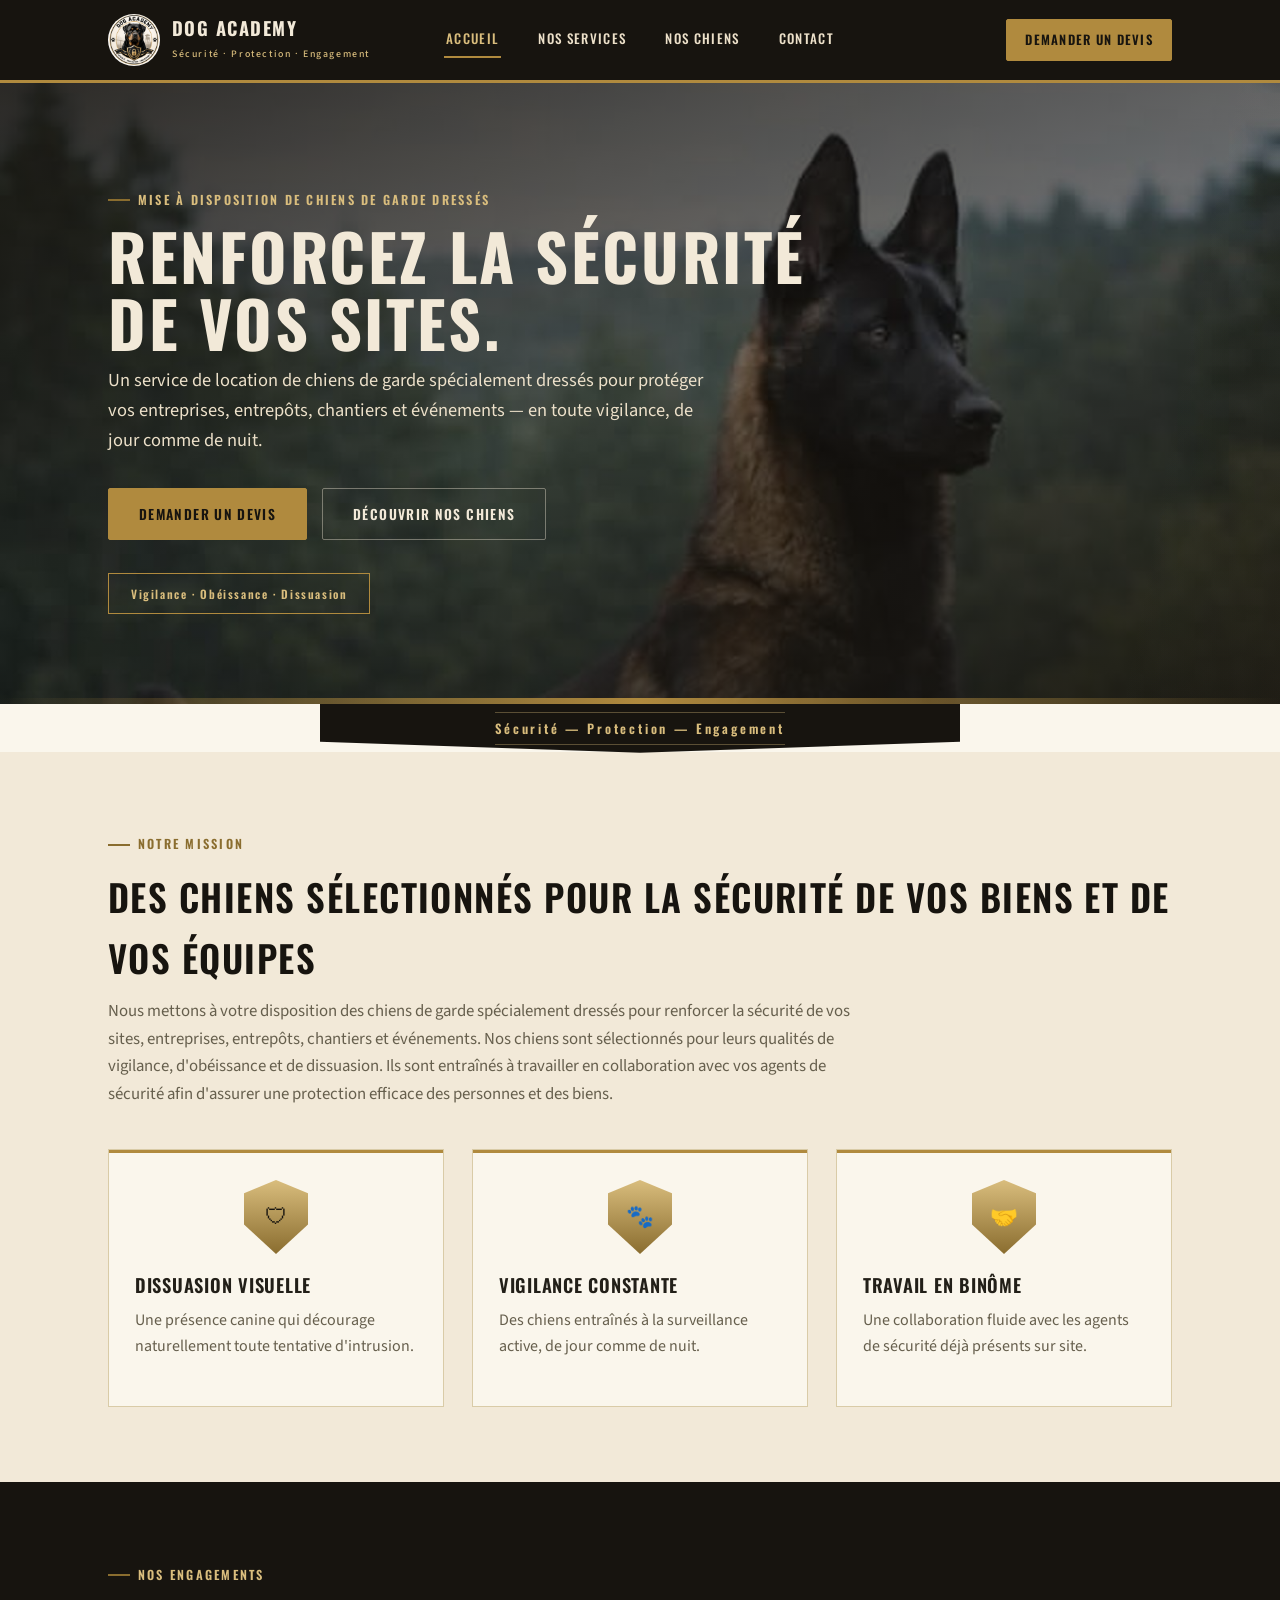
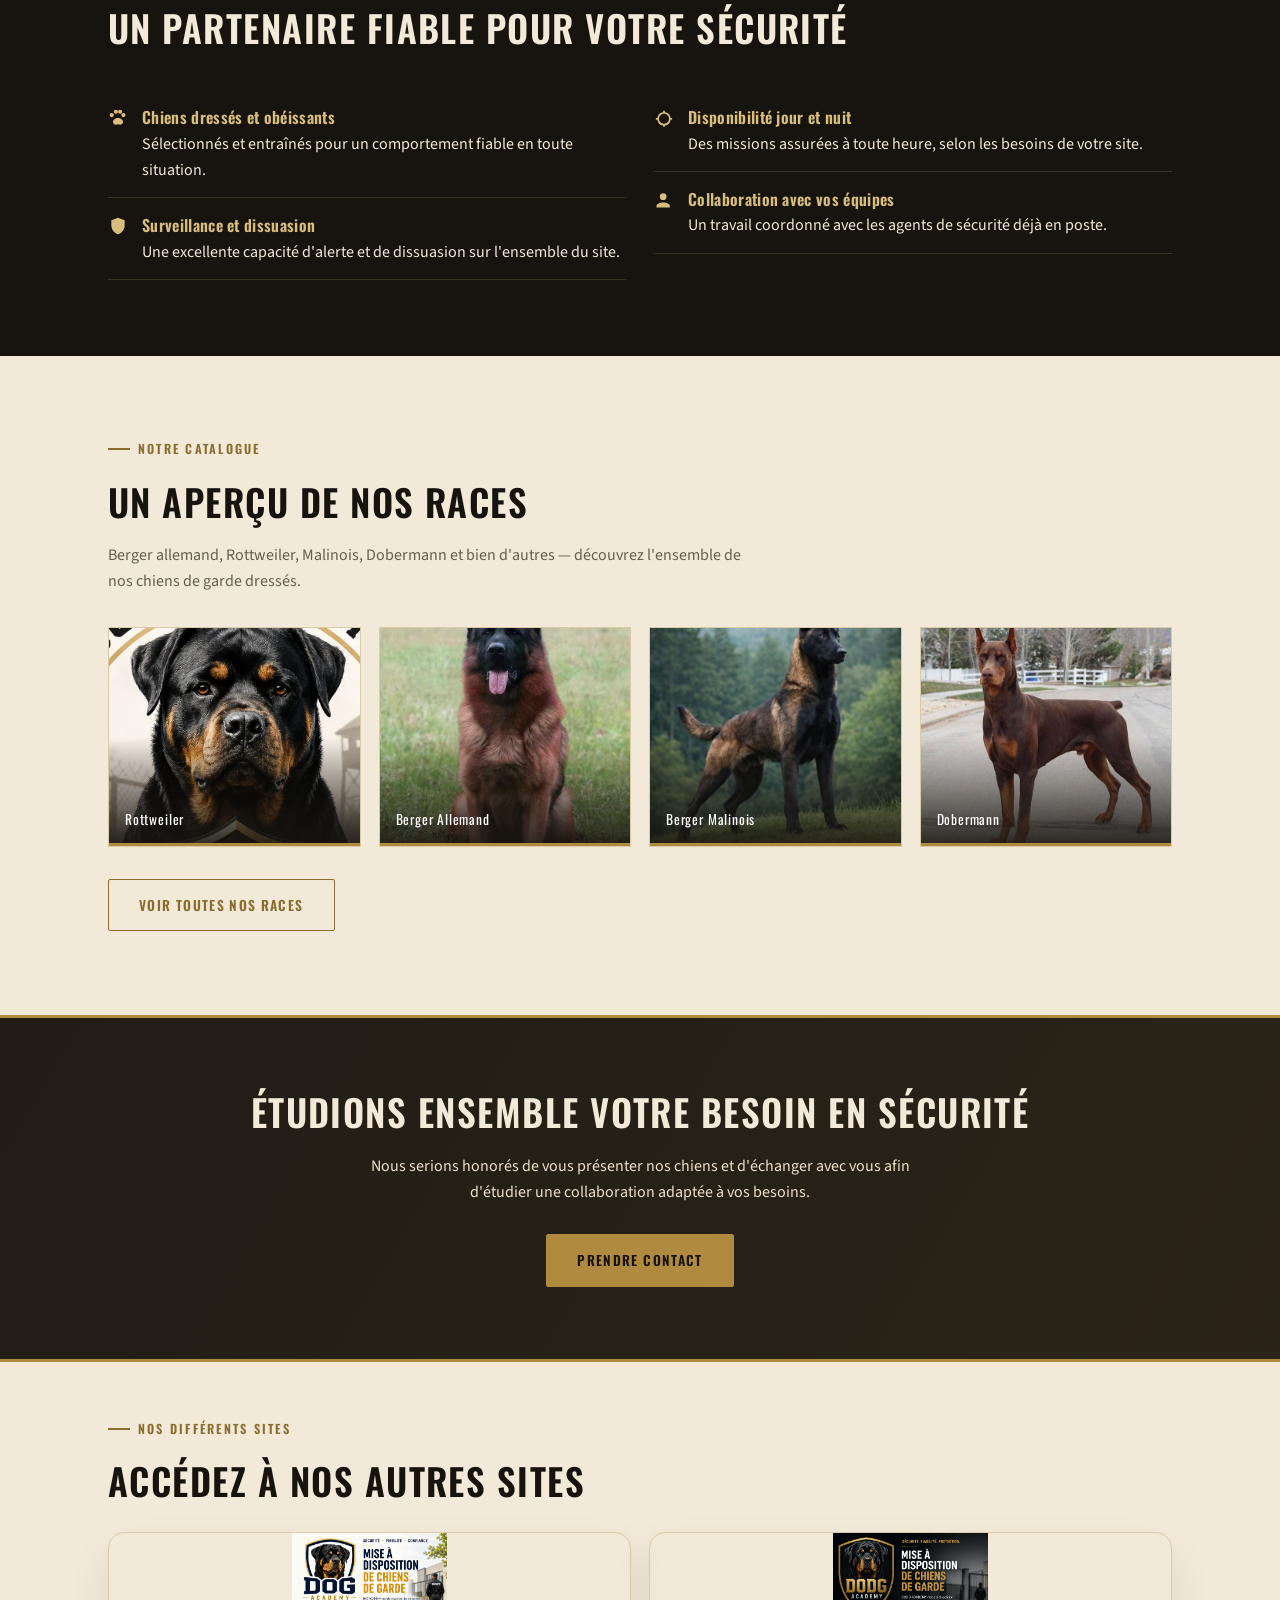
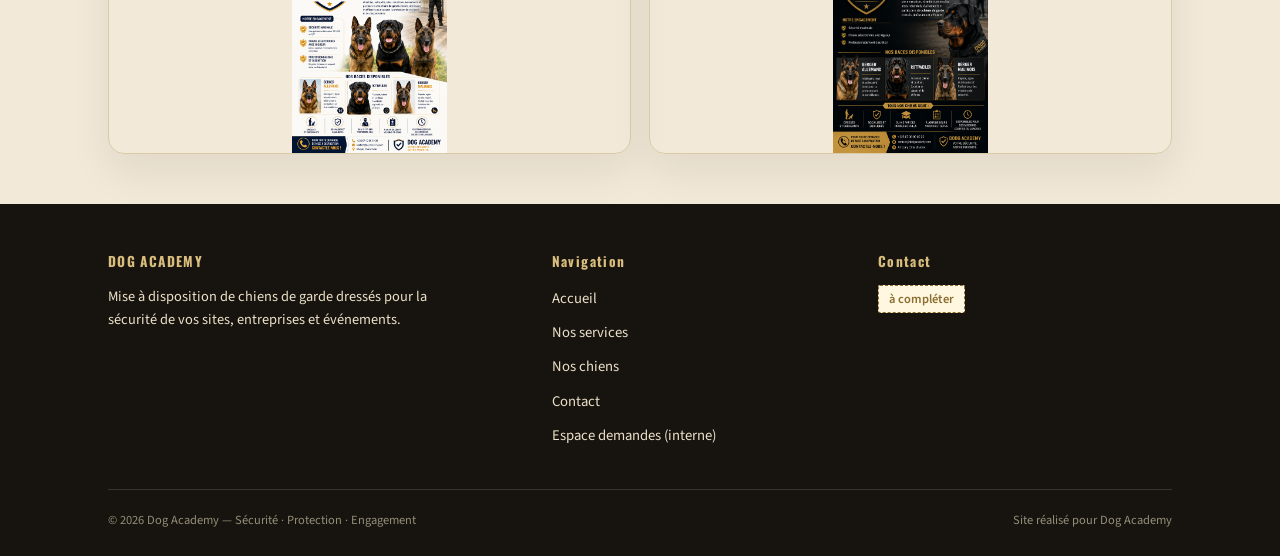
==== index.html @ 34afcb34 "Premier commit du site Dog Academy" ====
<!DOCTYPE html>
<html lang="fr">
<head>
<meta charset="UTF-8">
<meta name="viewport" content="width=device-width, initial-scale=1.0">
<title>Dog Academy — Chiens de garde dressés pour la sécurité de vos sites</title>
<link rel="icon" href="assets/logo.png">
<link rel="stylesheet" href="assets/style.css">
</head>
<body>

<header class="site">
  <div class="nav-row">
    <a href="index.html" class="brand">
      <img src="assets/logo.png" alt="Dog Academy">
      <span>
        <span class="brand-name">DOG ACADEMY</span>
        <span class="brand-tag">Sécurité · Protection · Engagement</span>
      </span>
    </a>
    <nav class="nav">
      <a href="index.html" class="active">Accueil</a>
      <a href="services.html">Nos services</a>
      <a href="chiens.html">Nos chiens</a>
      <a href="contact.html">Contact</a>
    </nav>
    <div class="header-cta-wrap">
      <a href="contact.html" class="header-cta">Demander un devis</a>
    </div>
  </div>
</header>

<section class="hero hero-photo">
  <div class="container">
    <div class="hero-inner">
      <div class="eyebrow" style="color:var(--gold-light)">Mise à disposition de chiens de garde dressés</div>
      <h1>Renforcez la sécurité<br>de vos sites.</h1>
      <p class="lead">Un service de location de chiens de garde spécialement dressés pour protéger vos entreprises, entrepôts, chantiers et événements — en toute vigilance, de jour comme de nuit.</p>
      <div style="margin-top:2rem;">
        <a href="contact.html" class="btn">Demander un devis</a>
        <a href="chiens.html" class="btn btn-ghost">Découvrir nos chiens</a>
      </div>
      <div class="hero-badge">Vigilance · Obéissance · Dissuasion</div>
    </div>
  </div>
</section>

<div class="ribbon"><span>Sécurité — Protection — Engagement</span></div>

<section class="section-cream">
  <div class="container">
    <div class="eyebrow">Notre mission</div>
    <h2>Des chiens sélectionnés pour la sécurité de vos biens et de vos équipes</h2>
    <p style="max-width:760px; font-size:1.05rem;">
      Nous mettons à votre disposition des chiens de garde spécialement dressés pour renforcer la sécurité
      de vos sites, entreprises, entrepôts, chantiers et événements. Nos chiens sont sélectionnés pour
      leurs qualités de vigilance, d'obéissance et de dissuasion. Ils sont entraînés à travailler en
      collaboration avec vos agents de sécurité afin d'assurer une protection efficace des personnes et des biens.
    </p>

    <div class="grid grid-3" style="margin-top:2.5rem;">
      <div class="card">
        <div class="shield-badge">🛡</div>
        <h3>Dissuasion visuelle</h3>
        <p>Une présence canine qui décourage naturellement toute tentative d'intrusion.</p>
      </div>
      <div class="card">
        <div class="shield-badge">🐾</div>
        <h3>Vigilance constante</h3>
        <p>Des chiens entraînés à la surveillance active, de jour comme de nuit.</p>
      </div>
      <div class="card">
        <div class="shield-badge">🤝</div>
        <h3>Travail en binôme</h3>
        <p>Une collaboration fluide avec les agents de sécurité déjà présents sur site.</p>
      </div>
    </div>
  </div>
</section>

<section class="section-dark">
  <div class="container">
    <div class="eyebrow" style="color:var(--gold-light)">Nos engagements</div>
    <h2>Un partenaire fiable pour votre sécurité</h2>
    <div class="grid grid-2" style="margin-top:2rem;">
      <ul class="paw-list">
        <li>
          <svg viewBox="0 0 24 24" fill="currentColor"><path d="M4.5 11a2.5 2.5 0 1 1 0-5 2.5 2.5 0 0 1 0 5Zm5-4a2.5 2.5 0 1 1 0-5 2.5 2.5 0 0 1 0 5Zm5 0a2.5 2.5 0 1 1 0-5 2.5 2.5 0 0 1 0 5Zm4 4a2.5 2.5 0 1 1 0-5 2.5 2.5 0 0 1 0 5ZM12 12c3.3 0 6 2.1 6 4.7 0 1.8-1.6 3.3-3.6 3.3-.9 0-1.5-.4-2.4-.4s-1.5.4-2.4.4c-2 0-3.6-1.5-3.6-3.3 0-2.6 2.7-4.7 6-4.7Z"/></svg>
          <div><strong>Chiens dressés et obéissants</strong>Sélectionnés et entraînés pour un comportement fiable en toute situation.</div>
        </li>
        <li>
          <svg viewBox="0 0 24 24" fill="currentColor"><path d="M12 2 4 5v6c0 5 3.4 9.4 8 11 4.6-1.6 8-6 8-11V5l-8-3Z"/></svg>
          <div><strong>Surveillance et dissuasion</strong>Une excellente capacité d'alerte et de dissuasion sur l'ensemble du site.</div>
        </li>
      </ul>
      <ul class="paw-list">
        <li>
          <svg viewBox="0 0 24 24" fill="currentColor"><path d="M12 3a1 1 0 0 1 1 1v1.06a8 8 0 0 1 6.94 6.94H21a1 1 0 1 1 0 2h-1.06A8 8 0 0 1 13 20.94V22a1 1 0 1 1-2 0v-1.06A8 8 0 0 1 4.06 14H3a1 1 0 1 1 0-2h1.06A8 8 0 0 1 11 5.06V4a1 1 0 0 1 1-1Zm0 4a6 6 0 1 0 0 12 6 6 0 0 0 0-12Z"/></svg>
          <div><strong>Disponibilité jour et nuit</strong>Des missions assurées à toute heure, selon les besoins de votre site.</div>
        </li>
        <li>
          <svg viewBox="0 0 24 24" fill="currentColor"><path d="M3 21v-2c0-2.2 3.6-4 8-4s8 1.8 8 4v2H3Zm8-9a4 4 0 1 1 0-8 4 4 0 0 1 0 8Z"/></svg>
          <div><strong>Collaboration avec vos équipes</strong>Un travail coordonné avec les agents de sécurité déjà en poste.</div>
        </li>
      </ul>
    </div>
  </div>
</section>

<section class="section-cream">
  <div class="container">
    <div class="eyebrow">Notre catalogue</div>
    <h2>Un aperçu de nos races</h2>
    <p style="max-width:640px;">Berger allemand, Rottweiler, Malinois, Dobermann et bien d'autres — découvrez l'ensemble de nos chiens de garde dressés.</p>
    <div class="mini-gallery" style="margin-top:2rem;">
      <a class="mini-card" href="chiens.html"><img src="images/rottweiler.jpg" alt="Rottweiler"><span>Rottweiler</span></a>
      <a class="mini-card" href="chiens.html"><img src="images/berger_allemand.jpg" alt="Berger Allemand"><span>Berger Allemand</span></a>
      <a class="mini-card" href="chiens.html"><img src="images/malinois.jpg" alt="Berger Malinois"><span>Berger Malinois</span></a>
      <a class="mini-card" href="chiens.html"><img src="images/dobermann.jpg" alt="Dobermann"><span>Dobermann</span></a>
    </div>
    <div style="margin-top:2rem;">
      <a href="chiens.html" class="btn" style="background:transparent; color:var(--gold-deep); border:1px solid var(--gold-deep);">Voir toutes nos races</a>
    </div>
  </div>
</section>

<section class="cta-band">
  <div class="container">
    <h2>Étudions ensemble votre besoin en sécurité</h2>
    <p>Nous serions honorés de vous présenter nos chiens et d'échanger avec vous afin d'étudier une collaboration adaptée à vos besoins.</p>
    <a href="contact.html" class="btn">Prendre contact</a>
  </div>
</section>
<section class="external-sites">
  <div class="container">
    <div class="eyebrow">Nos différents sites</div>
    <h2>Accédez à nos autres sites</h2>
    <div class="site-links">
      <a class="site-link" href="images/1.png" target="_blank" rel="noopener noreferrer">
        <img src="images/1.png" alt="Aperçu site 1">
      </a>
      <a class="site-link" href="images/2.png" target="_blank" rel="noopener noreferrer">
        <img src="images/2.png" alt="Aperçu site 2">
      </a>
    </div>
  </div>
</section>
<footer class="site">
  <div class="container">
    <div class="footer-grid">
      <div>
        <h4>DOG ACADEMY</h4>
        <p style="color:var(--cream-2); font-size:.9rem; max-width:320px;">Mise à disposition de chiens de garde dressés pour la sécurité de vos sites, entreprises et événements.</p>
      </div>
      <div>
        <h4>Navigation</h4>
        <ul class="footer-links">
          <li><a href="index.html">Accueil</a></li>
          <li><a href="services.html">Nos services</a></li>
          <li><a href="chiens.html">Nos chiens</a></li>
          <li><a href="contact.html">Contact</a></li>
          <li><a href="admin.html">Espace demandes (interne)</a></li>
        </ul>
      </div>
      <div>
        <h4>Contact</h4>
        <ul class="footer-links">
          <li><span class="fill-note">à compléter</span></li>
        </ul>
      </div>
    </div>
    <div class="footer-bottom">
      <span>© 2026 Dog Academy — Sécurité · Protection · Engagement</span>
      <span>Site réalisé pour Dog Academy</span>
    </div>
  </div>
</footer>

<script>
(function(){
  // Header shadow once scrolled
  var header = document.querySelector('header.site');
  function onScroll(){
    if(!header) return;
    if(window.scrollY > 12){ header.classList.add('is-scrolled'); }
    else { header.classList.remove('is-scrolled'); }
  }
  window.addEventListener('scroll', onScroll, {passive:true});
  onScroll();

  // Reveal-on-scroll for content blocks
  var revealSelectors = '.card, .card-dark, .breed, .stat, .info-line';
  var els = document.querySelectorAll(revealSelectors);
  els.forEach(function(el, i){
    el.classList.add('reveal');
    el.classList.add('reveal-delay-' + ((i % 5) + 1));
  });

  if('IntersectionObserver' in window){
    var io = new IntersectionObserver(function(entries){
      entries.forEach(function(entry){
        if(entry.isIntersecting){
          entry.target.classList.add('is-visible');
          io.unobserve(entry.target);
        }
      });
    }, {threshold:.15, rootMargin:'0px 0px -40px 0px'});
    els.forEach(function(el){ io.observe(el); });
  } else {
    els.forEach(function(el){ el.classList.add('is-visible'); });
  }

  // Animated count-up for stat numbers (e.g. "24h", "3", "100%")
  var nums = document.querySelectorAll('.stat .num');
  nums.forEach(function(el){
    var raw = el.textContent.trim();
    var match = raw.match(/^(\d+)(.*)$/);
    if(!match) return;
    var target = parseInt(match[1], 10);
    var suffix = match[2] || '';
    el.textContent = '0' + suffix;
    var done = false;
    var counterIO = new IntersectionObserver(function(entries){
      entries.forEach(function(entry){
        if(entry.isIntersecting && !done){
          done = true;
          var start = null;
          var duration = 1100;
          function step(ts){
            if(!start) start = ts;
            var progress = Math.min((ts - start) / duration, 1);
            var eased = 1 - Math.pow(1 - progress, 3);
            var value = Math.round(target * eased);
            el.textContent = value + suffix;
            if(progress < 1){ requestAnimationFrame(step); }
          }
          requestAnimationFrame(step);
          counterIO.unobserve(el);
        }
      });
    }, {threshold:.4});
    counterIO.observe(el);
  });
})();
</script>

</body>
</html>
---- assets/style.css ----
@import url('https://fonts.googleapis.com/css2?family=Oswald:wght@400;500;600;700&family=Source+Sans+3:wght@400;500;600&display=swap');

:root{
  --ink:#17140f;
  --panel:#211d15;
  --panel-2:#2a2418;
  --cream:#f2e9d8;
  --cream-2:#ece0c9;
  --paper:#faf6ec;
  --gold:#b08a3e;
  --gold-light:#d9bd7d;
  --gold-deep:#8a6d2f;
  --text:#221f18;
  --text-muted:#665f4d;
  --line:#d9cba7;
  --radius:2px;
}

*{box-sizing:border-box;}
html{scroll-behavior:smooth;}
body{
  margin:0;
  background:var(--paper);
  color:var(--text);
  font-family:'Source Sans 3', sans-serif;
  font-size:16px;
  line-height:1.65;
}

h1,h2,h3,.eyebrow,.nav a,.btn,.tag{
  font-family:'Oswald', sans-serif;
  text-transform:uppercase;
  letter-spacing:.04em;
}

h1{font-size:clamp(2.4rem,5vw,4.2rem); font-weight:700; line-height:1.05; margin:0 0 .5rem;}
h2{font-size:clamp(1.6rem,3vw,2.3rem); font-weight:600; margin:0 0 .6rem; color:var(--ink);}
h3{font-size:1.15rem; font-weight:600; margin:0 0 .4rem;}
p{margin:0 0 1rem; color:var(--text-muted);}
a{color:inherit;}

.eyebrow{
  display:inline-flex; align-items:center; gap:.5rem;
  font-size:.78rem; font-weight:600; letter-spacing:.18em;
  color:var(--gold-deep);
  margin-bottom:.75rem;
}
.eyebrow::before{
  content:"";
  width:22px; height:2px; background:var(--gold-deep);
  display:inline-block;
}

.container{max-width:1120px; margin:0 auto; padding:0 28px;}

/* ---------- HEADER ---------- */
header.site{
  background:var(--ink);
  border-bottom:3px solid var(--gold);
  position:sticky; top:0; z-index:50;
}
.nav-row{
  display:grid;
  grid-template-columns:1fr auto 1fr;
  align-items:center;
  padding:14px 28px;
  max-width:1120px; margin:0 auto;
  gap:16px;
}
.brand{justify-self:start;}
.header-cta-wrap{justify-self:end;}
.brand{display:flex; align-items:center; gap:12px; text-decoration:none;}
.brand img{height:52px; width:52px; border-radius:50%; display:block;}
.brand-name{
  color:var(--cream); font-family:'Oswald',sans-serif; font-weight:700;
  font-size:1.15rem; letter-spacing:.08em; line-height:1.1;
}
.brand-tag{
  display:block; color:var(--gold-light); font-size:.62rem;
  letter-spacing:.16em; font-weight:500; margin-top:2px;
}
.nav{display:flex; gap:2.2rem; align-items:center; justify-self:center;}
.nav a{
  color:var(--cream-2); text-decoration:none; font-size:.82rem;
  font-weight:500; letter-spacing:.1em; padding:6px 2px;
  border-bottom:2px solid transparent;
  transition:color .2s, border-color .2s;
}
.nav a:hover, .nav a.active{color:var(--gold-light); border-color:var(--gold);}
.header-cta{
  display:inline-block; text-decoration:none;
  background:var(--gold); color:var(--ink) !important;
  padding:9px 18px; border-radius:var(--radius);
  font-family:'Oswald',sans-serif; font-size:.8rem; font-weight:600;
  letter-spacing:.1em; text-transform:uppercase;
  border:1px solid var(--gold);
  transition:background .2s,color .2s;
}
.header-cta:hover{background:transparent; color:var(--gold-light) !important;}

@media (max-width:860px){
  .nav-row{grid-template-columns:1fr auto;}
  .header-cta-wrap{display:none;}
}

/* ---------- HERO ---------- */
.hero{
  background:
    linear-gradient(160deg, rgba(23,20,15,.94), rgba(23,20,15,.86)),
    repeating-linear-gradient(135deg, #000 0 2px, #17140f 2px 46px);
  color:var(--cream);
  padding:100px 0 90px;
  position:relative;
  overflow:hidden;
}
.hero::after{
  content:"";
  position:absolute; inset:auto 0 0 0; height:6px;
  background:linear-gradient(90deg, transparent, var(--gold), transparent);
}
.hero .container{position:relative; z-index:2;}
.hero-inner{max-width:700px;}
.hero p.lead{color:var(--cream-2); font-size:1.15rem; max-width:600px;}
.hero-badge{
  display:inline-block; margin-top:1.5rem; padding:10px 22px;
  border:1px solid var(--gold); color:var(--gold-light);
  font-family:'Oswald'; letter-spacing:.14em; font-size:.72rem; font-weight:600;
}

.btn{
  display:inline-block; text-decoration:none;
  background:var(--gold); color:var(--ink);
  padding:14px 30px; font-size:.85rem; font-weight:600;
  letter-spacing:.1em; border-radius:var(--radius);
  border:1px solid var(--gold);
  transition:background .2s, color .2s;
}
.btn:hover{background:transparent; color:var(--gold-light);}
.btn-ghost{
  background:transparent; color:var(--cream); border:1px solid rgba(242,233,216,.4);
  margin-left:.75rem;
}
.btn-ghost:hover{border-color:var(--gold); color:var(--gold-light);}

/* ---------- RIBBON DIVIDER (signature element, echoes the shield banner in the logo) ---------- */
.ribbon{
  position:relative;
  background:var(--ink);
  color:var(--gold-light);
  text-align:center;
  padding:14px 0;
  font-family:'Oswald'; font-weight:600; letter-spacing:.22em; font-size:.8rem;
  clip-path:polygon(0 0,100% 0,100% 78%,50% 100%,0 78%);
  margin:0 auto -1px;
  max-width:640px;
}
.ribbon span{border-top:1px solid rgba(217,189,125,.35); border-bottom:1px solid rgba(217,189,125,.35); padding:6px 0;}

/* ---------- SECTIONS ---------- */
section{padding:76px 0;}
.section-dark{background:var(--ink); color:var(--cream);}
.section-dark h2{color:var(--cream);}
.section-dark p{color:var(--cream-2);}
.section-cream{background:var(--cream);}

.grid{display:grid; gap:28px;}
.grid-3{grid-template-columns:repeat(3,1fr);}
.grid-2{grid-template-columns:repeat(2,1fr);}

.card{
  background:var(--paper);
  border:1px solid var(--line);
  padding:30px 26px;
  position:relative;
}
.card::before{
  content:"";
  position:absolute; top:0; left:0; width:100%; height:3px;
  background:var(--gold);
}
.card .icon{width:46px; height:46px; margin-bottom:16px; color:var(--gold-deep);}

.card-dark{
  background:var(--panel);
  border:1px solid var(--gold-deep);
  padding:34px 28px;
}
.card-dark h3{color:var(--gold-light);}
.card-dark p{color:var(--cream-2); margin-bottom:0;}

/* paw list */
.paw-list{list-style:none; margin:0; padding:0;}
.paw-list li{
  display:flex; gap:14px; align-items:flex-start;
  padding:14px 0; border-bottom:1px solid var(--line);
}
.paw-list li:last-child{border-bottom:none;}
.paw-list svg{flex:none; width:20px; height:20px; margin-top:4px; color:var(--gold-deep);}
.paw-list strong{display:block; color:var(--ink); font-family:'Oswald'; font-weight:600; letter-spacing:.02em; font-size:1rem;}

.section-dark .paw-list li{border-bottom:1px solid rgba(217,189,125,.18);}
.section-dark .paw-list strong{color:var(--gold-light);}
.section-dark .paw-list svg{color:var(--gold-light);}

.external-sites{background:var(--cream); padding:50px 0;}
.external-sites h2{margin:0 0 1rem; color:var(--ink);}
.external-sites .site-links{display:grid; grid-template-columns:repeat(2,minmax(0,1fr)); gap:18px; margin-top:20px;}
.external-sites .site-link{display:block; border:1px solid var(--line); border-radius:16px; overflow:hidden; box-shadow:0 18px 40px rgba(34,28,18,.08); transition:transform .2s ease, border-color .2s ease; min-height:220px;}
.external-sites .site-link:hover{transform:translateY(-2px); border-color:var(--gold);}
.external-sites .site-link img{width:100%; height:auto; max-height:220px; object-fit:contain; display:block;}
@media (max-width:860px){
  .external-sites .site-links{grid-template-columns:1fr; gap:16px;}
}

/* Shield badge (echoes logo shield) */
.shield-badge{
  width:64px; height:74px; margin:0 auto 16px;
  clip-path:polygon(50% 0,100% 18%,100% 60%,50% 100%,0 60%,0 18%);
  background:linear-gradient(180deg,var(--gold-light),var(--gold-deep));
  display:flex; align-items:center; justify-content:center;
  color:var(--ink); font-size:1.4rem;
}

.stat{text-align:center;}
.stat .num{font-family:'Oswald'; font-size:2.4rem; font-weight:700; color:var(--gold);}
.stat .lbl{font-size:.78rem; letter-spacing:.12em; color:var(--text-muted); text-transform:uppercase;}
.section-dark .stat .lbl{color:var(--cream-2);}

/* breed cards */
.breed{
  background:var(--paper); border:1px solid var(--line);
  display:flex; flex-direction:column;
}
.breed-head{
  background:var(--ink); color:var(--gold-light);
  padding:22px 24px; display:flex; justify-content:space-between; align-items:center;
  border-bottom:3px solid var(--gold);
}
.breed-head h3{margin:0; color:var(--cream); font-size:1.2rem;}
.breed-tag{font-size:.68rem; letter-spacing:.14em; color:var(--gold-light);}
.breed-body{padding:26px 24px; flex:1;}
.breed ul{margin:0; padding-left:1.1rem; color:var(--text-muted);}
.breed ul li{margin-bottom:.4rem;}

/* CTA band */
.cta-band{
  background:linear-gradient(120deg,var(--panel),var(--panel-2));
  color:var(--cream); text-align:center; padding:64px 0;
  border-top:3px solid var(--gold); border-bottom:3px solid var(--gold);
}
.cta-band h2{color:var(--cream);}
.cta-band p{color:var(--cream-2); max-width:560px; margin:0 auto 1.8rem;}

/* FOOTER */
footer.site{background:var(--ink); color:var(--cream-2); padding:46px 0 26px;}
.footer-grid{display:grid; grid-template-columns:1.4fr 1fr 1fr; gap:32px; margin-bottom:32px;}
footer.site h4{font-family:'Oswald'; color:var(--gold-light); letter-spacing:.1em; font-size:.85rem; margin:0 0 12px;}
footer.site a{color:var(--cream-2); text-decoration:none; font-size:.92rem;}
footer.site a:hover{color:var(--gold-light);}
.footer-links{list-style:none; margin:0; padding:0;}
.footer-links li{margin-bottom:8px;}
.footer-bottom{
  border-top:1px solid rgba(242,233,216,.15); padding-top:20px;
  display:flex; justify-content:space-between; font-size:.78rem; color:#948d78;
  flex-wrap:wrap; gap:8px;
}

/* CONTACT PAGE */
.contact-grid{display:grid; grid-template-columns:1.1fr .9fr; gap:44px; align-items:start;}
.field{margin-bottom:18px;}
.field label{
  display:block; font-family:'Oswald'; font-size:.75rem; letter-spacing:.1em;
  color:var(--gold-deep); text-transform:uppercase; margin-bottom:6px; font-weight:600;
}
.field input, .field textarea{
  width:100%; padding:12px 14px; border:1px solid var(--line); background:var(--paper);
  font-family:'Source Sans 3'; font-size:.95rem; color:var(--text);
}
.field textarea{resize:vertical; min-height:120px;}
.info-line{display:flex; gap:14px; align-items:flex-start; padding:16px 0; border-bottom:1px solid rgba(217,189,125,.2);}
.info-line:last-child{border-bottom:none;}
.info-line svg{flex:none; width:22px; height:22px; color:var(--gold-light); margin-top:2px;}
.info-line strong{display:block; color:var(--gold-light); font-family:'Oswald'; font-size:.78rem; letter-spacing:.1em; text-transform:uppercase;}
.info-line span{color:var(--cream-2);}

/* placeholder note */
.fill-note{
  display:inline-block; background:#fff7e0; border:1px dashed var(--gold-deep);
  color:var(--gold-deep); font-size:.78rem; padding:3px 10px; border-radius:2px;
  font-family:'Source Sans 3'; text-transform:none; letter-spacing:0; font-weight:600;
}

@media (max-width:860px){
  .nav{display:none;}
  .grid-3{grid-template-columns:1fr;}
  .grid-2{grid-template-columns:1fr;}
  .footer-grid{grid-template-columns:1fr;}
  .contact-grid{grid-template-columns:1fr;}
}


/* ==========================================================================
   MODERNISATION — animations, micro-interactions, effets de défilement
   ========================================================================== */

/* Reveal on scroll */
.reveal{
  opacity:0;
  transform:translateY(28px);
  transition:opacity .7s cubic-bezier(.22,.61,.36,1), transform .7s cubic-bezier(.22,.61,.36,1);
  will-change:opacity, transform;
}
.reveal.is-visible{opacity:1; transform:translateY(0);}
.reveal-delay-1{transition-delay:.08s;}
.reveal-delay-2{transition-delay:.16s;}
.reveal-delay-3{transition-delay:.24s;}
.reveal-delay-4{transition-delay:.32s;}
.reveal-delay-5{transition-delay:.4s;}

@media (prefers-reduced-motion: reduce){
  .reveal, .reveal.is-visible, *{transition-duration:.01ms !important; animation-duration:.01ms !important;}
}

/* Header gets weight once the page scrolls */
header.site{transition:box-shadow .35s ease, background .35s ease;}
header.site.is-scrolled{box-shadow:0 10px 30px -12px rgba(0,0,0,.55);}

/* Hero entrance */
@keyframes heroFadeUp{
  from{opacity:0; transform:translateY(22px);}
  to{opacity:1; transform:translateY(0);}
}
.hero .eyebrow{animation:heroFadeUp .7s cubic-bezier(.22,.61,.36,1) both;}
.hero h1{animation:heroFadeUp .8s .08s cubic-bezier(.22,.61,.36,1) both;}
.hero p.lead{animation:heroFadeUp .8s .16s cubic-bezier(.22,.61,.36,1) both;}
.hero div[style]{animation:heroFadeUp .8s .24s cubic-bezier(.22,.61,.36,1) both;}
.hero-badge{animation:heroFadeUp .8s .32s cubic-bezier(.22,.61,.36,1) both;}

/* Subtle animated sheen sweeping across the hero */
.hero{position:relative;}
.hero::before{
  content:"";
  position:absolute; inset:0;
  background:linear-gradient(100deg, transparent 40%, rgba(217,189,125,.06) 50%, transparent 60%);
  background-size:220% 220%;
  animation:sheen 9s ease-in-out infinite;
  pointer-events:none;
}
@keyframes sheen{
  0%{background-position:120% 0%;}
  50%{background-position:0% 100%;}
  100%{background-position:120% 0%;}
}

/* Card / breed / stat hover lift */
.card, .card-dark, .breed{
  transition:transform .35s cubic-bezier(.22,.61,.36,1), box-shadow .35s ease, border-color .35s ease;
}
.card:hover, .card-dark:hover{
  transform:translateY(-8px);
  box-shadow:0 22px 40px -20px rgba(0,0,0,.35);
}
.breed:hover{
  transform:translateY(-8px);
  box-shadow:0 22px 40px -20px rgba(0,0,0,.45);
  border-color:var(--gold);
}
.shield-badge{transition:transform .4s cubic-bezier(.34,1.56,.64,1);}
.card:hover .shield-badge{transform:scale(1.12) rotate(-4deg);}

/* Breed head shine on hover */
.breed-head{position:relative; overflow:hidden;}
.breed-head::after{
  content:"";
  position:absolute; top:0; left:-60%; width:40%; height:100%;
  background:linear-gradient(100deg, transparent, rgba(217,189,125,.25), transparent);
  transform:skewX(-20deg);
  transition:left .6s ease;
}
.breed:hover .breed-head::after{left:120%;}

/* Buttons */
.btn{
  position:relative; overflow:hidden;
  transition:background .25s ease, color .25s ease, transform .25s ease, box-shadow .25s ease;
}
.btn:hover{transform:translateY(-3px); box-shadow:0 14px 26px -14px rgba(176,138,62,.55);}
.btn:active{transform:translateY(-1px);}
.btn-ghost:hover{transform:translateY(-3px);}
.header-cta{transition:background .25s ease, color .25s ease, transform .25s ease;}
.header-cta:hover{transform:translateY(-2px);}

/* Nav underline sweep */
.nav a{position:relative;}
.nav a:not(.active)::before{
  content:"";
  position:absolute; left:0; bottom:-2px; width:0; height:2px;
  background:var(--gold); transition:width .3s ease;
}
.nav a:not(.active):hover::before{width:100%;}

/* Paw list items slide in slightly on hover */
.paw-list li{transition:padding-left .3s ease, background .3s ease;}
.paw-list li:hover{padding-left:8px; background:rgba(176,138,62,.06);}

/* Stat number pop */
.stat .num{display:inline-block;}

/* Ribbon subtle pulse */
.ribbon{animation:ribbonIn .7s cubic-bezier(.22,.61,.36,1) both;}
@keyframes ribbonIn{
  from{opacity:0; transform:translateY(-10px);}
  to{opacity:1; transform:translateY(0);}
}

/* Form field focus glow */
.field input, .field textarea{
  transition:border-color .25s ease, box-shadow .25s ease;
}
.field input:focus, .field textarea:focus{
  outline:none;
  border-color:var(--gold);
  box-shadow:0 0 0 3px rgba(176,138,62,.18);
}

/* Submit button loading state */
.btn[data-state="loading"]{opacity:.7; pointer-events:none;}
.btn[data-state="loading"]::after{
  content:"";
  display:inline-block; width:14px; height:14px; margin-left:10px;
  border:2px solid rgba(23,20,15,.35); border-top-color:var(--ink);
  border-radius:50%; vertical-align:-2px;
  animation:spin .7s linear infinite;
}
@keyframes spin{to{transform:rotate(360deg);}}

.form-status{
  margin-top:14px; padding:12px 16px; font-size:.88rem; border-radius:2px;
  display:none; font-family:'Source Sans 3';
}
.form-status.show{display:block;}
.form-status.ok{background:#eaf5ea; border:1px solid #6fa96f; color:#2e5e2e;}
.form-status.err{background:var(--clay, #fbf1ef); border:1px solid var(--gold-deep); color:var(--gold-deep);}

/* Admin table */
.admin-table{width:100%; border-collapse:collapse; font-size:.92rem;}
.admin-table th{
  background:var(--ink); color:var(--gold-light); text-align:left; padding:12px 14px;
  font-family:'Oswald'; letter-spacing:.06em; font-size:.75rem; text-transform:uppercase;
}
.admin-table td{padding:12px 14px; border-bottom:1px solid var(--line); vertical-align:top; color:var(--text);}
.admin-table tr:hover td{background:var(--cream);}
.admin-empty{padding:40px; text-align:center; color:var(--text-muted); font-style:italic;}


.hero.hero-photo{
  background:
    linear-gradient(160deg, rgba(23,20,15,.90), rgba(23,20,15,.60) 50%, rgba(23,20,15,.94)),
    url('[data-uri]') center 15% / cover no-repeat;
}


.mini-gallery{display:grid; grid-template-columns:repeat(4,1fr); gap:18px;}
@media (max-width:860px){ .mini-gallery{grid-template-columns:repeat(2,1fr);} }
.mini-card{
  position:relative; height:220px; overflow:hidden; display:block;
  border:1px solid var(--line);
}
.mini-card img{
  width:100%; height:100%; object-fit:cover; display:block;
  transition:transform .6s cubic-bezier(.22,.61,.36,1);
}
.mini-card:hover img{transform:scale(1.1);}
.mini-card::after{
  content:""; position:absolute; inset:0;
  background:linear-gradient(180deg, rgba(23,20,15,0) 50%, rgba(23,20,15,.9) 100%);
}
.mini-card span{
  position:absolute; left:0; right:0; bottom:0; z-index:2;
  padding:12px 16px; color:#fff; font-family:'Oswald'; font-size:.85rem;
  letter-spacing:.06em; border-bottom:3px solid var(--gold);
}

/* Breed cards with photography */
.grid-4{grid-template-columns:repeat(4,1fr);}
@media (max-width:1080px){ .grid-4{grid-template-columns:repeat(2,1fr);} }
@media (max-width:640px){ .grid-4{grid-template-columns:1fr;} }

.breed{padding:0; overflow:hidden;}
.breed-photo{position:relative; height:260px; overflow:hidden; background:var(--ink);}
.breed-photo img{
  width:100%; height:100%; object-fit:cover; display:block;
  transition:transform .6s cubic-bezier(.22,.61,.36,1);
}
.breed:hover .breed-photo img{transform:scale(1.08);}
.breed-photo::after{
  content:"";
  position:absolute; inset:0;
  background:linear-gradient(180deg, rgba(23,20,15,0) 45%, rgba(23,20,15,.92) 100%);
}
.breed-caption{
  position:absolute; left:0; right:0; bottom:0; z-index:2;
  padding:16px 20px;
  border-bottom:3px solid var(--gold);
}
.breed-caption h3{color:#fff; margin:0 0 3px; font-size:1.1rem;}
.breed-caption .breed-tag{color:var(--gold-light); font-size:.68rem;}
.breed-body{padding:22px 22px 26px;}
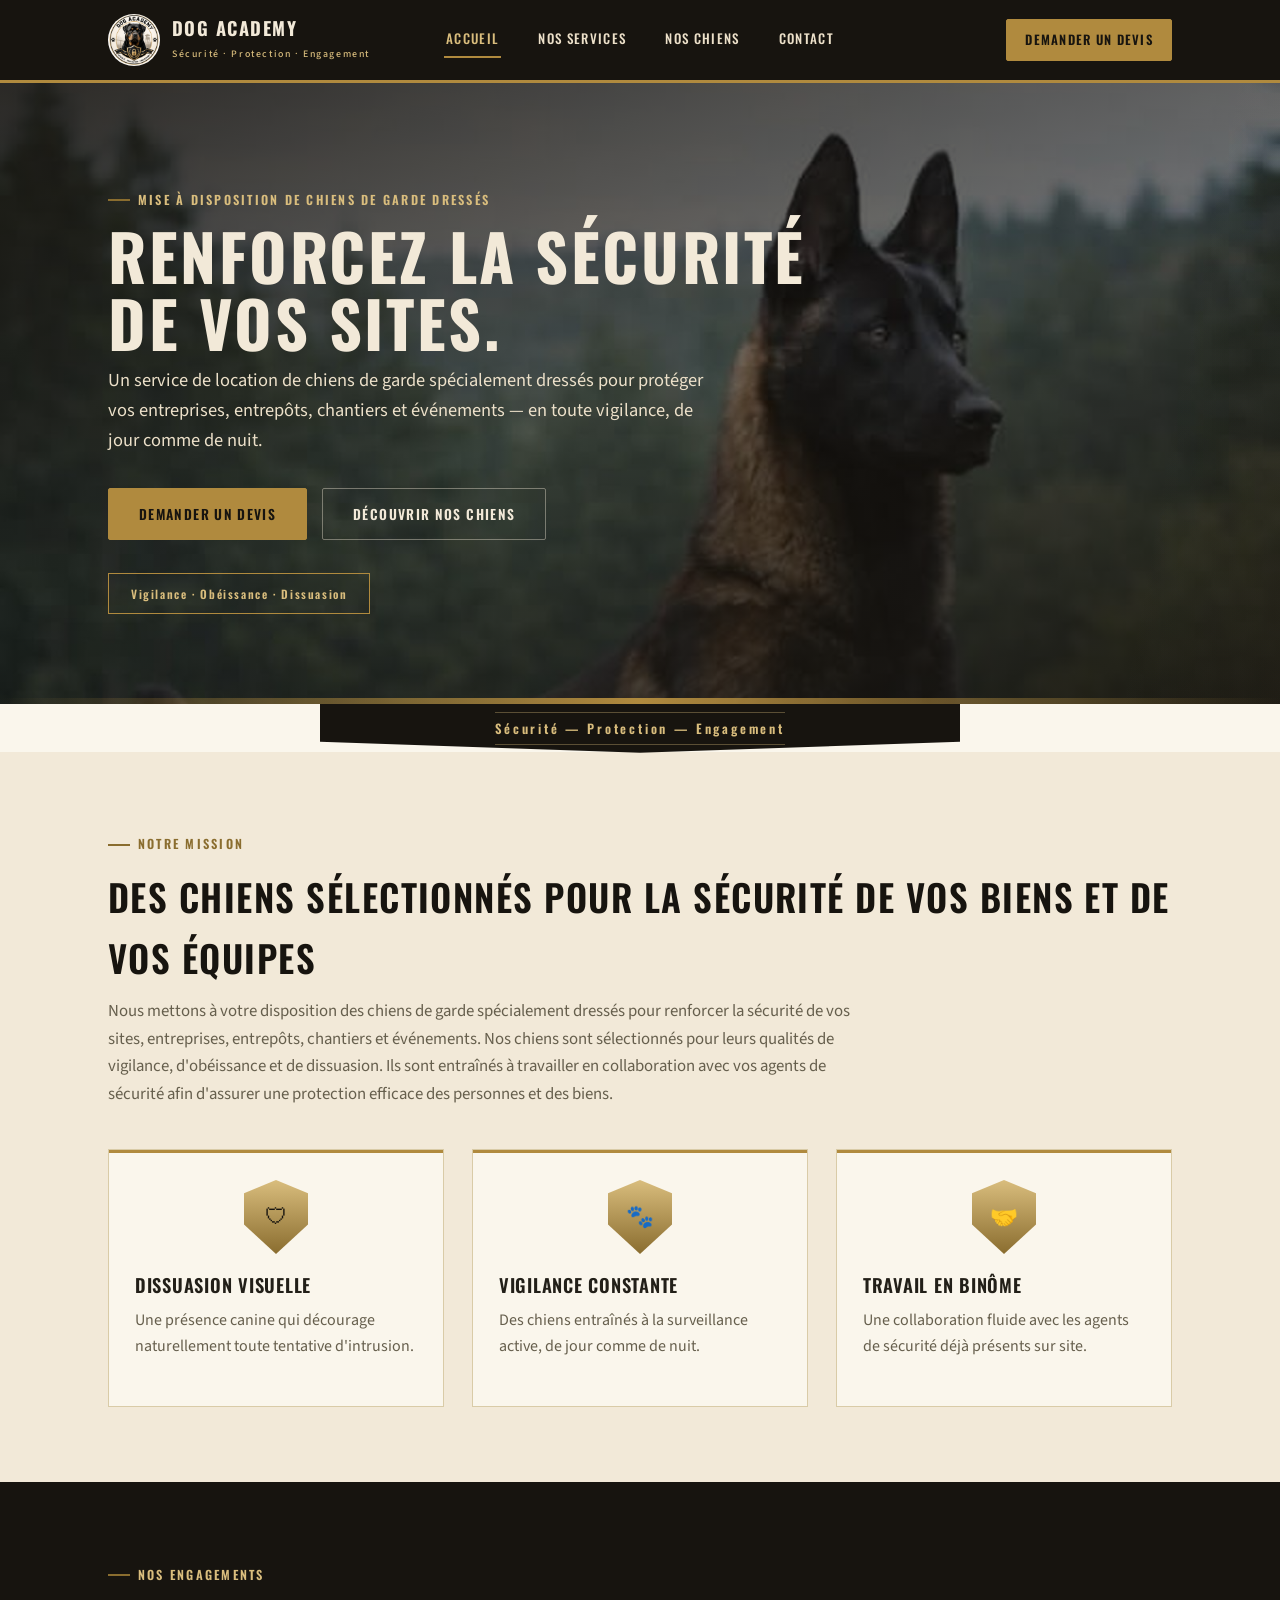
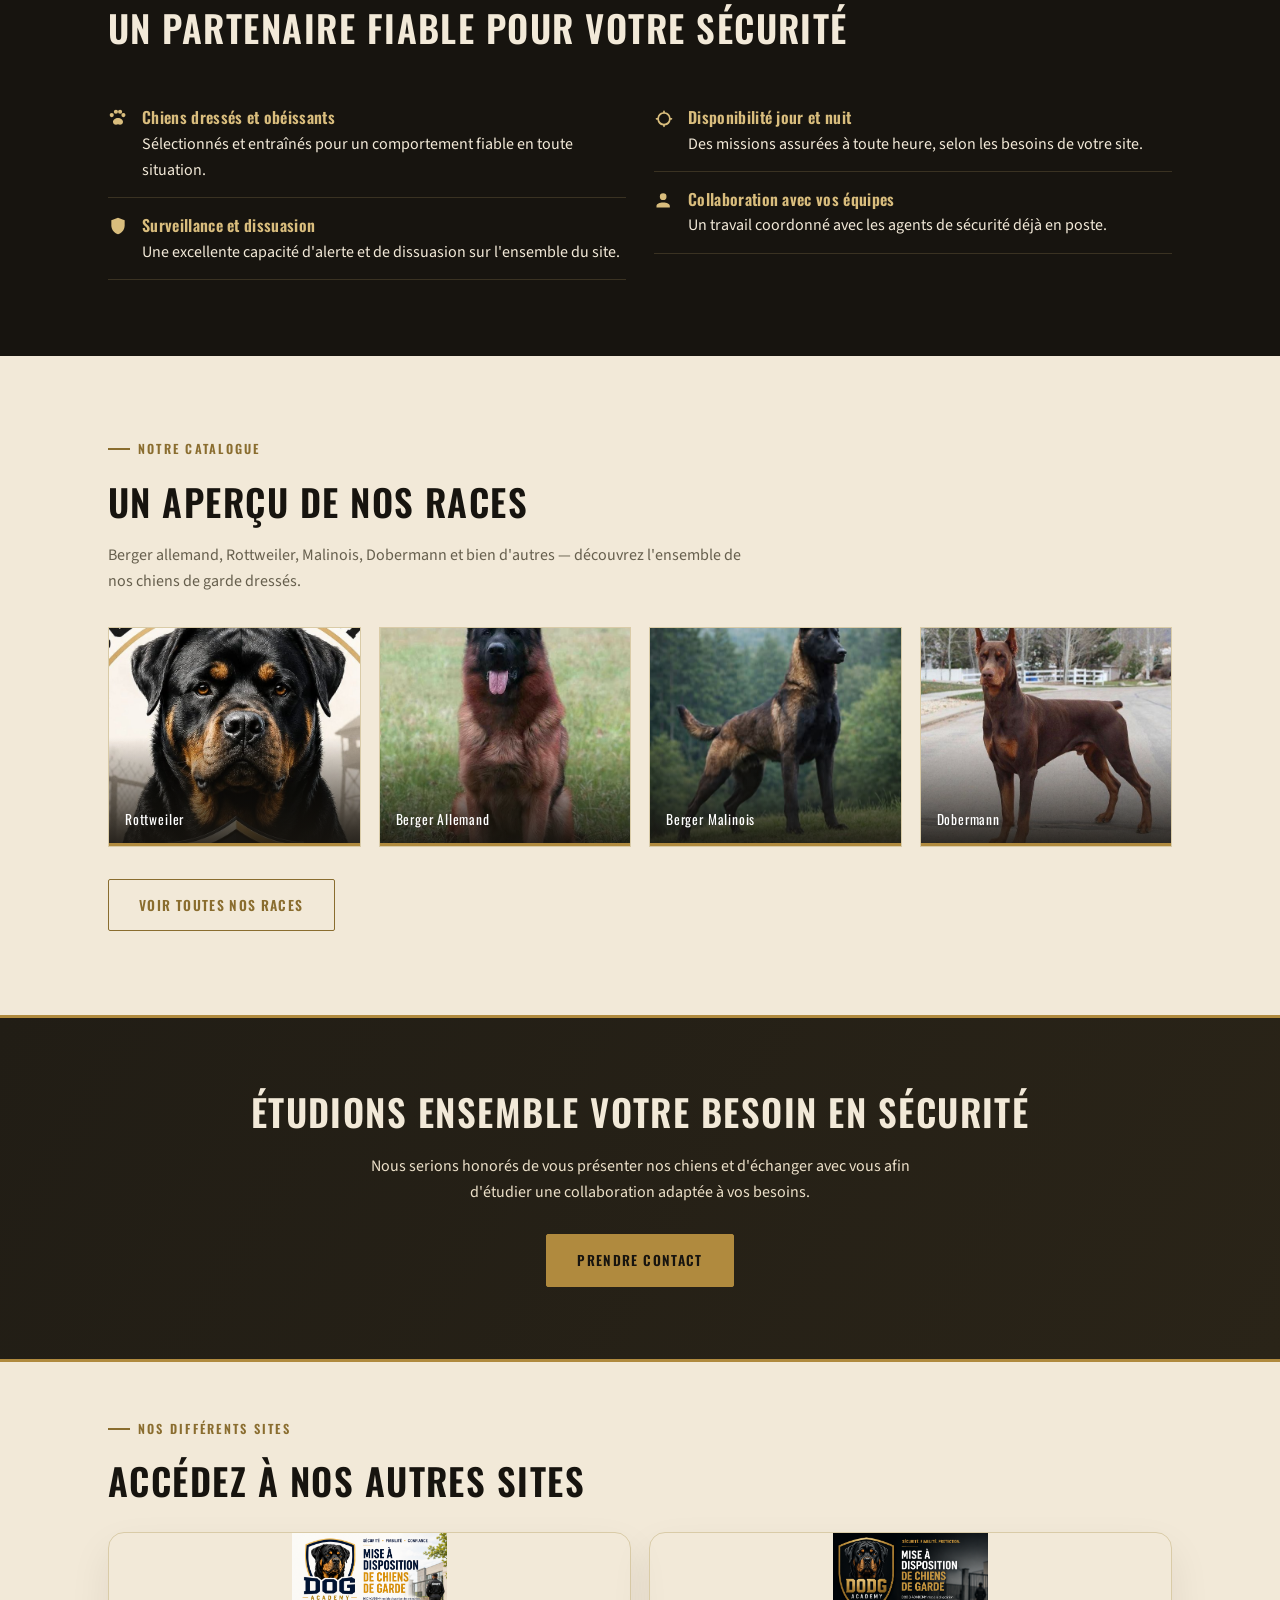
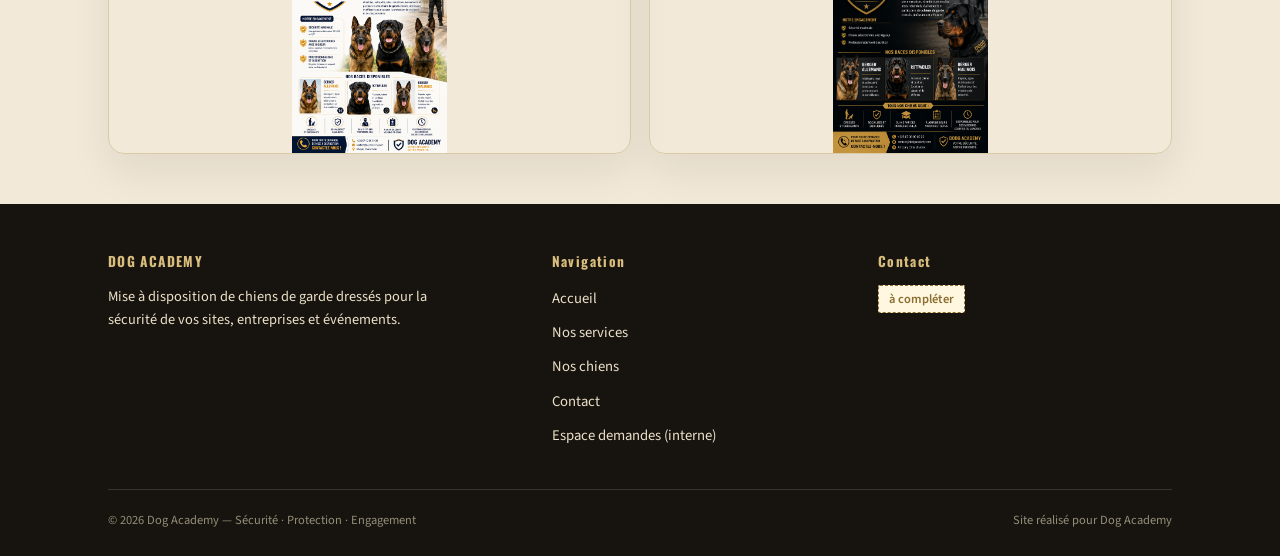
==== commit 48128259: "Mise à jour responsive mobile et commentaires français" ====
--- a/index.html
+++ b/index.html
@@ -9,6 +9,7 @@
 </head>
 <body>
 
+<!-- HEADER: navigation principale du site, visible sur toutes les pages -->
 <header class="site">
   <div class="nav-row">
     <a href="index.html" class="brand">
@@ -30,6 +31,7 @@
   </div>
 </header>
 
+<!-- SECTION HERO: zone d'accueil avec le message principal et les appels à l'action -->
 <section class="hero hero-photo">
   <div class="container">
     <div class="hero-inner">
--- a/assets/style.css
+++ b/assets/style.css
@@ -55,6 +55,7 @@
 .container{max-width:1120px; margin:0 auto; padding:0 28px;}
 
 /* ---------- HEADER ---------- */
+/* Le header contient le logo, le menu et le bouton d'appel à l'action */
 header.site{
   background:var(--ink);
   border-bottom:3px solid var(--gold);
@@ -100,8 +101,27 @@
 .header-cta:hover{background:transparent; color:var(--gold-light) !important;}
 
 @media (max-width:860px){
-  .nav-row{grid-template-columns:1fr auto;}
-  .header-cta-wrap{display:none;}
+  /* Règles pour petits écrans : header et navigation adaptatifs */
+  .nav-row{
+    grid-template-columns:1fr;
+    row-gap:14px;
+    align-items:start;
+  }
+  .nav{
+    display:flex;
+    flex-wrap:wrap;
+    justify-content:center;
+    gap:12px;
+    margin:0;
+    padding:0;
+  }
+  .nav a{
+    padding:8px 10px;
+    font-size:.82rem;
+  }
+  .header-cta-wrap{
+    justify-self:start;
+  }
 }
 
 /* ---------- HERO ---------- */
@@ -273,11 +293,46 @@
   display:block; font-family:'Oswald'; font-size:.75rem; letter-spacing:.1em;
   color:var(--gold-deep); text-transform:uppercase; margin-bottom:6px; font-weight:600;
 }
-.field input, .field textarea{
-  width:100%; padding:12px 14px; border:1px solid var(--line); background:var(--paper);
+.field input,
+.field select,
+.field textarea{
+  width:100%; padding:14px 16px; border:1px solid var(--line); background:var(--paper);
   font-family:'Source Sans 3'; font-size:.95rem; color:var(--text);
-}
-.field textarea{resize:vertical; min-height:120px;}
+  border-radius:10px; transition:border-color .2s ease, box-shadow .2s ease;
+}
+.field select{
+  -webkit-appearance:none; -moz-appearance:none; appearance:none;
+  background-image:linear-gradient(45deg, transparent 50%, var(--ink) 50%),
+                    linear-gradient(135deg, var(--ink) 50%, transparent 50%),
+                    radial-gradient(circle at top center, transparent 0, transparent 75%, var(--paper) 75%);
+  background-repeat:no-repeat;
+  background-position:calc(100% - 18px) 16px, calc(100% - 12px) 16px, 100% 0;
+  background-size:8px 8px, 8px 8px, 100% 100%;
+}
+.field input:focus,
+.field select:focus,
+.field textarea:focus{
+  outline:none; border-color:var(--gold); box-shadow:0 0 0 4px rgba(176,138,62,.14);
+}
+.field textarea{resize:vertical; min-height:140px;}
+.radio-group{
+  display:grid; gap:10px; padding:16px; background:rgba(217,189,125,.12); border-radius:14px;
+}
+.radio-group label{
+  display:flex; align-items:center; gap:12px; padding:12px 14px;
+  border:1px solid rgba(34,28,18,.15); border-radius:12px;
+  background:rgba(255,255,255,.95); cursor:pointer;
+}
+.radio-group label:hover{
+  background:rgba(255,255,255,.98);
+}
+.radio-group input[type="radio"]{
+  accent-color:var(--gold);
+  width:18px; height:18px;
+}
+.field [type="radio"]{accent-color:var(--gold); margin-right:10px;}
+.field label input[type="radio"]{vertical-align:middle;}
+.field label{cursor:pointer;}
 .info-line{display:flex; gap:14px; align-items:flex-start; padding:16px 0; border-bottom:1px solid rgba(217,189,125,.2);}
 .info-line:last-child{border-bottom:none;}
 .info-line svg{flex:none; width:22px; height:22px; color:var(--gold-light); margin-top:2px;}
@@ -292,11 +347,85 @@
 }
 
 @media (max-width:860px){
-  .nav{display:none;}
-  .grid-3{grid-template-columns:1fr;}
-  .grid-2{grid-template-columns:1fr;}
-  .footer-grid{grid-template-columns:1fr;}
-  .contact-grid{grid-template-columns:1fr;}
+  /* Adaptation pour tablettes et petits écrans */
+  .nav-row{
+    grid-template-columns:1fr;
+    row-gap:14px;
+    align-items:start;
+  }
+  .nav{
+    display:flex;
+    flex-wrap:wrap;
+    justify-content:center;
+    gap:12px;
+    margin:0;
+    padding:0;
+  }
+  .nav a{
+    padding:8px 10px;
+    font-size:.82rem;
+  }
+  .header-cta-wrap{
+    justify-self:start;
+  }
+  .hero{padding:80px 0 60px;}
+  .hero p.lead{font-size:1.05rem;}
+  .grid-3,
+  .grid-2,
+  .grid-4,
+  .contact-grid,
+  .footer-grid,
+  .external-sites .site-links,
+  .mini-gallery{
+    grid-template-columns:1fr;
+  }
+  .container{padding:0 20px;}
+  .card,
+  .card-dark,
+  .breed,
+  .info-line{
+    width:100%;
+  }
+  .mini-card{height:200px;}
+  .external-sites .site-link{min-height:180px;}
+  .admin-table th,
+  .admin-table td{padding:12px 10px;}
+  .footer-bottom{flex-direction:column; align-items:flex-start;}
+}
+
+@media (max-width:640px){
+  /* Optimisation pour petits écrans de téléphones */
+  .nav{
+    gap:10px;
+    justify-content:flex-start;
+  }
+  .brand img{height:46px; width:46px;}
+  .brand-name{font-size:1rem;}
+  .brand-tag{font-size:.58rem;}
+  .header-cta{width:100%; text-align:center;}
+  .hero{padding:70px 0 50px;}
+  .hero .container{padding:0 16px;}
+  .banner,
+  .ribbon{padding:12px 16px;}
+  .section-cream,
+  .section-dark,
+  .cta-band,
+  .external-sites{
+    padding:40px 0;
+  }
+  .cta-band h2{font-size:1.5rem;}
+  .cta-band p{font-size:1rem;}
+  .mini-card{height:160px;}
+  .info-line{flex-direction:column; align-items:flex-start;}
+  .admin-table{font-size:.82rem;}
+  .admin-table th,
+  .admin-table td{padding:10px 8px;}
+  .footer-bottom{gap:8px;}
+  .field input,
+  .field select,
+  .field textarea{
+    font-size:.95rem;
+  }
 }
 
 
